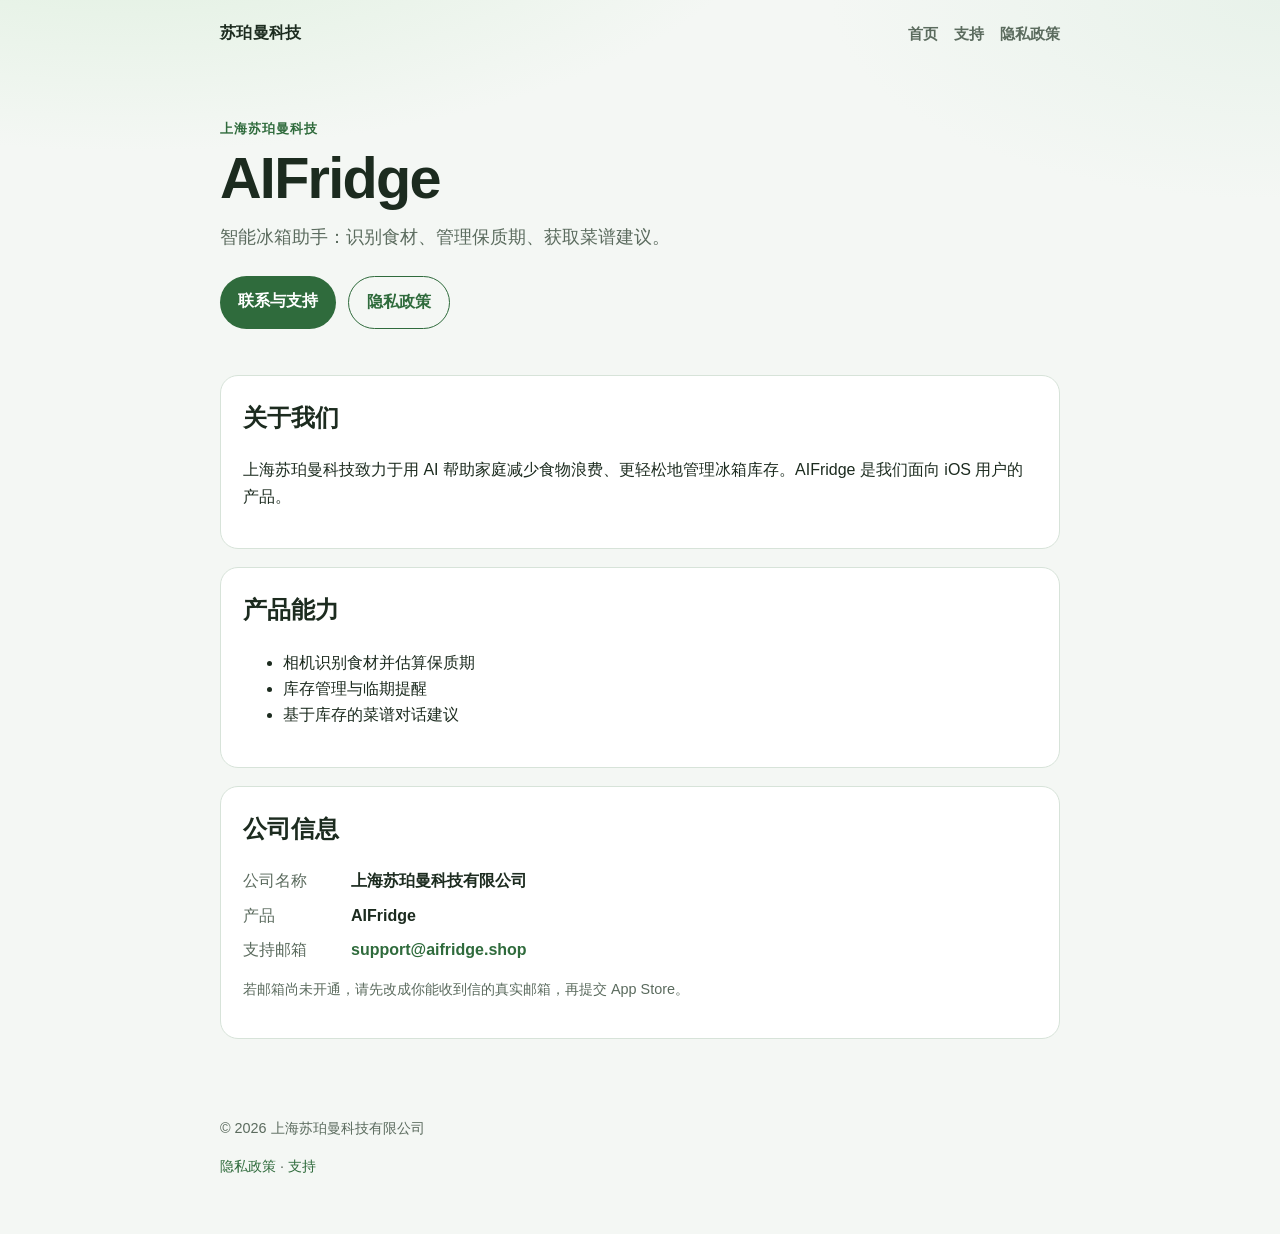
==== index.html @ 8b3e8989 "+add web" ====
<!DOCTYPE html>
<html lang="zh-CN">
<head>
  <meta charset="UTF-8" />
  <meta name="viewport" content="width=device-width, initial-scale=1" />
  <title>上海苏珀曼科技 · AIFridge</title>
  <meta name="description" content="上海苏珀曼科技有限公司 — AIFridge 智能冰箱助手" />
  <link rel="stylesheet" href="./styles.css" />
</head>
<body>
  <header class="top">
    <a class="brand" href="./index.html">苏珀曼科技</a>
    <nav>
      <a href="./index.html">首页</a>
      <a href="./support.html">支持</a>
      <a href="./privacy.html">隐私政策</a>
    </nav>
  </header>

  <main>
    <section class="hero">
      <p class="eyebrow">上海苏珀曼科技</p>
      <h1>AIFridge</h1>
      <p class="lead">智能冰箱助手：识别食材、管理保质期、获取菜谱建议。</p>
      <div class="actions">
        <a class="btn" href="./support.html">联系与支持</a>
        <a class="btn ghost" href="./privacy.html">隐私政策</a>
      </div>
    </section>

    <section class="block">
      <h2>关于我们</h2>
      <p>上海苏珀曼科技致力于用 AI 帮助家庭减少食物浪费、更轻松地管理冰箱库存。AIFridge 是我们面向 iOS 用户的产品。</p>
    </section>

    <section class="block">
      <h2>产品能力</h2>
      <ul>
        <li>相机识别食材并估算保质期</li>
        <li>库存管理与临期提醒</li>
        <li>基于库存的菜谱对话建议</li>
      </ul>
    </section>

    <section class="block">
      <h2>公司信息</h2>
      <dl class="info">
        <dt>公司名称</dt>
        <dd>上海苏珀曼科技有限公司</dd>
        <dt>产品</dt>
        <dd>AIFridge</dd>
        <dt>支持邮箱</dt>
        <dd><a href="mailto:support@aifridge.shop">support@aifridge.shop</a></dd>
      </dl>
      <p class="note">若邮箱尚未开通，请先改成你能收到信的真实邮箱，再提交 App Store。</p>
    </section>
  </main>

  <footer>
    <p>© 2026 上海苏珀曼科技有限公司</p>
    <p><a href="./privacy.html">隐私政策</a> · <a href="./support.html">支持</a></p>
  </footer>
</body>
</html>
---- styles.css ----
:root {
  --bg: #f4f7f4;
  --ink: #1c2b1f;
  --muted: #5b6b5e;
  --accent: #2f6b3c;
  --card: #ffffff;
  --line: #d7e3d9;
}

* { box-sizing: border-box; }
body {
  margin: 0;
  font-family: -apple-system, BlinkMacSystemFont, "Segoe UI", "PingFang SC", "Hiragino Sans GB", sans-serif;
  color: var(--ink);
  background:
    radial-gradient(1200px 500px at 10% -10%, #dcefdc 0%, transparent 55%),
    radial-gradient(900px 400px at 100% 0%, #e8f2ea 0%, transparent 50%),
    var(--bg);
  line-height: 1.65;
}

a { color: var(--accent); text-decoration: none; }
a:hover { text-decoration: underline; }

.top {
  max-width: 880px;
  margin: 0 auto;
  padding: 20px 20px 0;
  display: flex;
  align-items: center;
  justify-content: space-between;
  gap: 16px;
}
.brand {
  font-weight: 800;
  color: var(--ink);
  letter-spacing: 0.02em;
}
nav { display: flex; gap: 16px; flex-wrap: wrap; }
nav a { color: var(--muted); font-size: 0.95rem; font-weight: 600; }

main { max-width: 880px; margin: 0 auto; padding: 24px 20px 64px; }

.hero {
  padding: 48px 0 28px;
}
.eyebrow {
  margin: 0 0 8px;
  color: var(--accent);
  font-weight: 700;
  letter-spacing: 0.08em;
  text-transform: uppercase;
  font-size: 0.8rem;
}
.hero h1 {
  margin: 0;
  font-size: clamp(2.4rem, 6vw, 3.6rem);
  line-height: 1.05;
  letter-spacing: -0.03em;
}
.lead {
  margin: 14px 0 0;
  max-width: 34rem;
  font-size: 1.15rem;
  color: var(--muted);
}
.actions { display: flex; gap: 12px; flex-wrap: wrap; margin-top: 24px; }
.btn {
  display: inline-block;
  background: var(--accent);
  color: #fff !important;
  padding: 12px 18px;
  border-radius: 999px;
  font-weight: 700;
  text-decoration: none !important;
}
.btn.ghost {
  background: transparent;
  color: var(--accent) !important;
  border: 1.5px solid var(--accent);
}

.block {
  background: var(--card);
  border: 1px solid var(--line);
  border-radius: 18px;
  padding: 22px 22px;
  margin-top: 18px;
}
.block h1, .block h2 { margin-top: 0; }
.legal h2 { margin-top: 1.6rem; font-size: 1.05rem; color: var(--accent); }
.meta { color: var(--muted); font-size: 0.9rem; }
.info { display: grid; grid-template-columns: 6rem 1fr; gap: 8px 12px; margin: 0; }
.info dt { color: var(--muted); }
.info dd { margin: 0; font-weight: 600; }
.note { color: var(--muted); font-size: 0.9rem; }

footer {
  max-width: 880px;
  margin: 0 auto;
  padding: 0 20px 40px;
  color: var(--muted);
  font-size: 0.9rem;
}
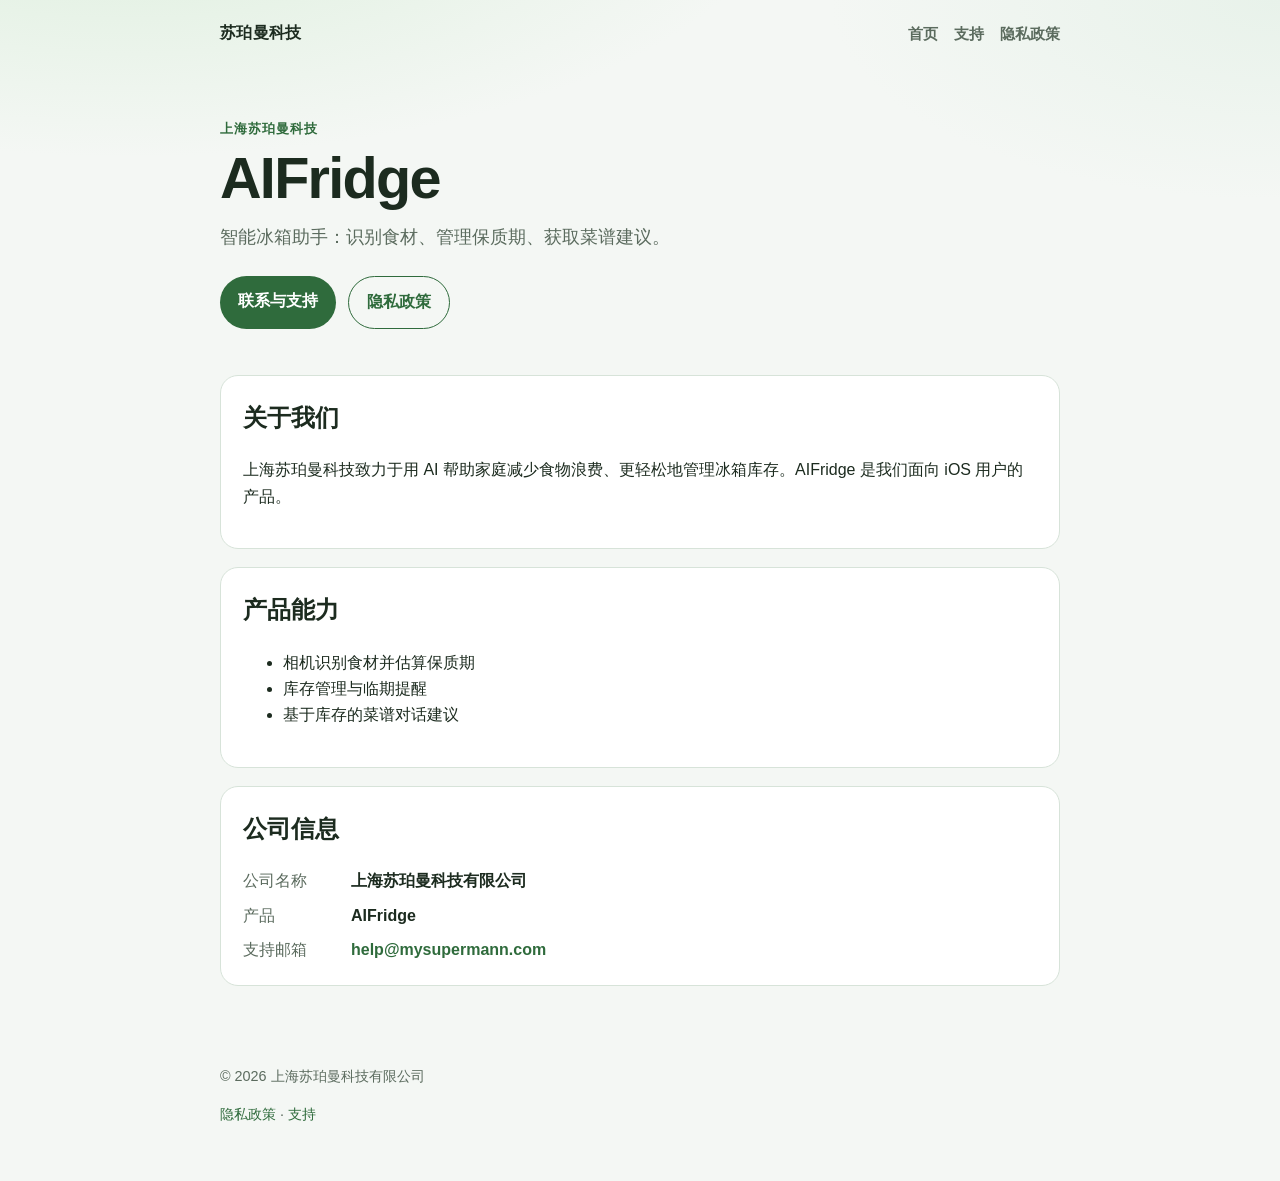
==== commit b3961e6b: "+update email address" ====
--- a/index.html
+++ b/index.html
@@ -50,9 +50,8 @@
         <dt>产品</dt>
         <dd>AIFridge</dd>
         <dt>支持邮箱</dt>
-        <dd><a href="mailto:support@aifridge.shop">support@aifridge.shop</a></dd>
+        <dd><a href="mailto:help@mysupermann.com">help@mysupermann.com</a></dd>
       </dl>
-      <p class="note">若邮箱尚未开通，请先改成你能收到信的真实邮箱，再提交 App Store。</p>
     </section>
   </main>
 
